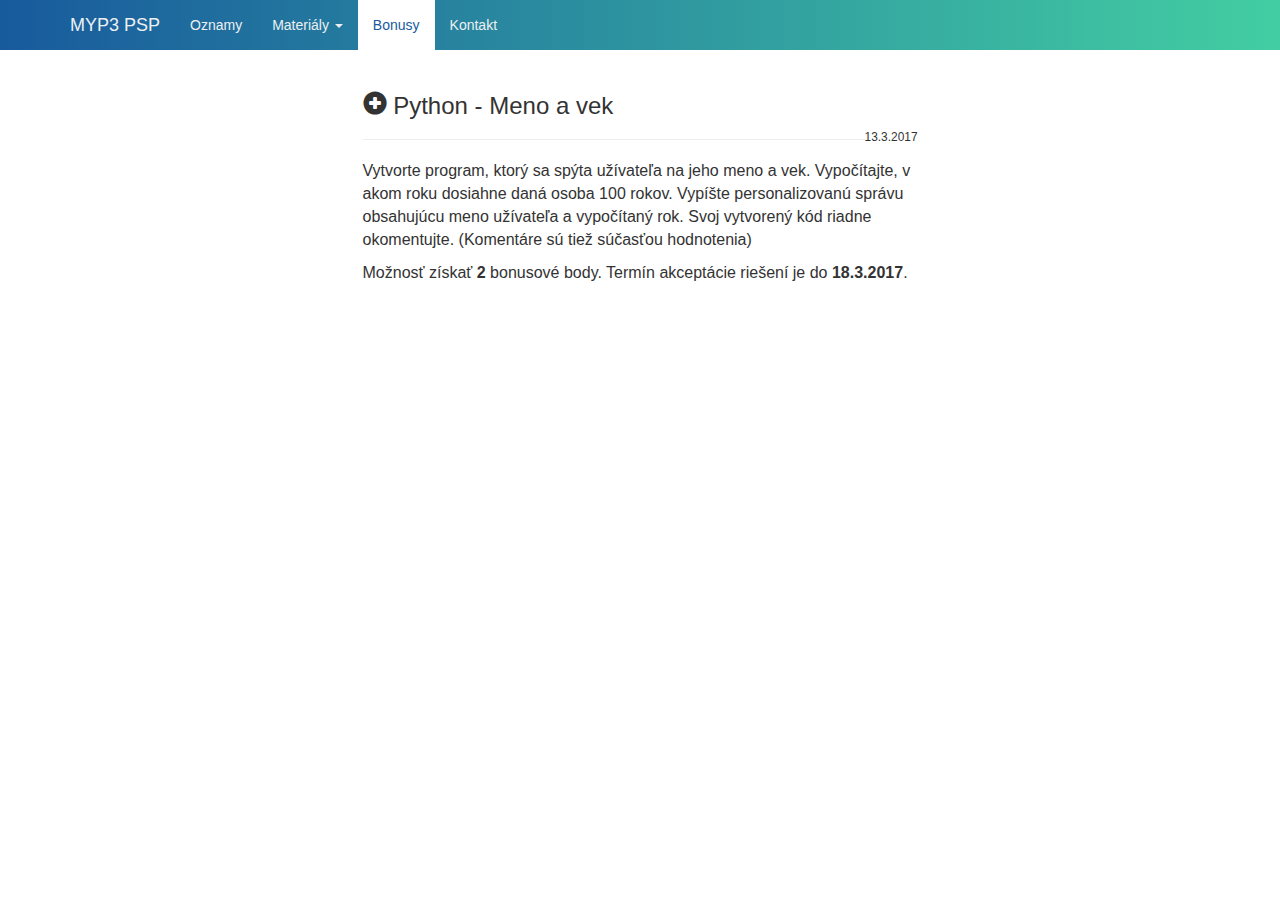
==== bonus.html @ f6a26573 "exam announcment and bonus page" ====
<!DOCTYPE html>
<html lang="en">

<head>

    <meta charset="utf-8">
    <meta http-equiv="X-UA-Compatible" content="IE=edge">
    <meta name="viewport" content="width=device-width, initial-scale=1">
    <meta name="description" content="">
    <meta name="author" content="">

    <title>MYP3 PSP</title>

    <!-- Bootstrap Core CSS -->
    <link href="css/bootstrap.min.css" rel="stylesheet">

    <link href="css/styles.css" rel="stylesheet">


    <!-- HTML5 Shim and Respond.js IE8 support of HTML5 elements and media queries -->
    <!-- WARNING: Respond.js doesn't work if you view the page via file:// -->
    <!--[if lt IE 9]>
        <script src="https://oss.maxcdn.com/libs/html5shiv/3.7.0/html5shiv.js"></script>
        <script src="https://oss.maxcdn.com/libs/respond.js/1.4.2/respond.min.js"></script>
    <![endif]-->

</head>

<body>
    <!-- Navigation -->
    <nav class="navbar navbar-default navbar-fixed-top" role="navigation">
        <div class="container">
            <!-- Brand and toggle get grouped for better mobile display -->
            <div class="navbar-header">
                <button type="button" class="navbar-toggle" data-toggle="collapse" data-target="#bs-example-navbar-collapse-1">
                    <span class="sr-only">Toggle navigation</span>
                    <span class="icon-bar"></span>
                    <span class="icon-bar"></span>
                    <span class="icon-bar"></span>
                </button>
                <a class="navbar-brand" href="index.html">MYP3 PSP</a>
            </div>
            <!-- Collect the nav links, forms, and other content for toggling -->
            <div class="collapse navbar-collapse" id="bs-example-navbar-collapse-1">
                <ul class="nav navbar-nav">
                    <li>
                        <a href="index.html">Oznamy</a>
                    </li>
                    <li class="dropdown">
                        <a class="dropdown-toggle" data-toggle="dropdown" href="#">Materiály
                        <span class="caret"></span></a>
                        <ul class="dropdown-menu">
                            <li><a href="materials-python.html">Python</a></li>
                        </ul>
                    </li>
                    <li class="active">
                        <a href="bonus.html">Bonusy</a>
                    </li>
                    <li>
                        <a href="contact.html">Kontakt</a>
                    </li>
                </ul>
            </div>
        </div>
    </nav>

    <!-- Page Content -->
    <div class="container">

        <div class="row">
            <div class="col-md-6 col-md-offset-3">
                <h3><span class="glyphicon glyphicon-plus-sign"></span> Python - Meno a vek </h3>
                <small class="pull-right">13.3.2017</small><hr>
                <span class="announcement-text">
                    <p>
                        Vytvorte program, ktorý sa spýta užívateľa na jeho meno a vek.
                        Vypočítajte, v akom roku dosiahne daná osoba 100 rokov.
                        Vypíšte personalizovanú správu obsahujúcu meno užívateľa a vypočítaný rok.
                        Svoj vytvorený kód riadne okomentujte. (Komentáre sú tiež súčasťou hodnotenia)
                    </p>
                    <p>Možnosť získať <strong>2</strong> bonusové body. Termín akceptácie riešení je do <strong>18.3.2017</strong>.</p>
                </span>
            </div>
        </div>

    </div>
    <!-- /.container -->

    <!-- jQuery Version 1.11.1 -->
    <script src="js/jquery.js"></script>

    <!-- Bootstrap Core JavaScript -->
    <script src="js/bootstrap.min.js"></script>

    <script>
    $(document).ready(function(){
        $('[data-toggle="tooltip"]').tooltip(); 
    });
    </script>

    <script>
        (function(i,s,o,g,r,a,m){i['GoogleAnalyticsObject']=r;i[r]=i[r]||function(){
        (i[r].q=i[r].q||[]).push(arguments)},i[r].l=1*new Date();a=s.createElement(o),
        m=s.getElementsByTagName(o)[0];a.async=1;a.src=g;m.parentNode.insertBefore(a,m)
        })(window,document,'script','https://www.google-analytics.com/analytics.js','ga');

        ga('create', 'UA-91406093-1', 'auto');
        ga('send', 'pageview');
    </script>
</body>

</html>
---- css/styles.css ----
body {
    padding-top: 70px;
    /* Required padding for .navbar-fixed-top. Remove if using .navbar-static-top. Change if height of navigation changes. */
    padding-bottom: 50px; 
}

.navbar-default {
  background: #43cea2; /* fallback for old browsers */
  background: -webkit-linear-gradient(to left, #43cea2 , #185a9d); /* Chrome 10-25, Safari 5.1-6 */
  background: linear-gradient(to left, #43cea2 , #185a9d); /* W3C, IE 10+/ Edge, Firefox 16+, Chrome 26+, Opera 12+, Safari 7+ */
  border-bottom: none;
}
.navbar-default .navbar-brand {
  color: #ecf0f1;
}
.navbar-default .navbar-brand:hover,
.navbar-default .navbar-brand:focus {
  color: #43cea2;
}
.navbar-default .navbar-text {
  color: #ecf0f1;
}
.navbar-default .navbar-nav > li > a {
  color: #ecf0f1;
}
.navbar-default .navbar-nav > li > a:hover,
.navbar-default .navbar-nav > li > a:focus {
  color: #71dab9;
}
.navbar-default .navbar-nav > li > .dropdown-menu {
  background-color: #ffffff;
}
.navbar-default .navbar-nav > li > .dropdown-menu > li > a {
  color: #185a9d;
}
.navbar-default .navbar-nav > li > .dropdown-menu > li > a:hover,
.navbar-default .navbar-nav > li > .dropdown-menu > li > a:focus {
  background-color: #9ae5cd;
}
.navbar-default .navbar-nav > li > .dropdown-menu > li > .divider {
  background-color: #43cea2;
}
.navbar-default .navbar-nav .open .dropdown-menu > .active > a,
.navbar-default .navbar-nav .open .dropdown-menu > .active > a:hover,
.navbar-default .navbar-nav .open .dropdown-menu > .active > a:focus {
  color: #185a9d;
  background-color: #d3dcde;
}
.navbar-default .navbar-nav > .active > a,
.navbar-default .navbar-nav > .active > a:hover,
.navbar-default .navbar-nav > .active > a:focus {
  color: #185a9d;
  background-color: #ffffff;
}
.navbar-default .navbar-nav > .open > a,
.navbar-default .navbar-nav > .open > a:hover,
.navbar-default .navbar-nav > .open > a:focus {
  color: #185a9d;
  background-color: #ffffff;
}
.navbar-default .navbar-toggle {
  border-color: #71dab9;
}
.navbar-default .navbar-toggle:hover,
.navbar-default .navbar-toggle:focus {
  background-color: #71dab9;
}
.navbar-default .navbar-toggle .icon-bar {
  background-color: #ecf0f1;
}
.navbar-default .navbar-collapse,
.navbar-default .navbar-form {
  border-color: #ecf0f1;
}
.navbar-default .navbar-link {
  color: #ecf0f1;
}
.navbar-default .navbar-link:hover {
  color: #009f53;
}

@media (max-width: 767px) {
  .navbar-default .navbar-nav .open .dropdown-menu > li > a {
    color: #185a9d;
  }
  .navbar-default .navbar-nav .open .dropdown-menu > li > a:hover,
  .navbar-default .navbar-nav .open .dropdown-menu > li > a:focus {
    background-color: #71dab9;
    color: #185a9d;
  }
  .navbar-default .navbar-nav .open .dropdown-menu > .active > a,
  .navbar-default .navbar-nav .open .dropdown-menu > .active > a:hover,
  .navbar-default .navbar-nav .open .dropdown-menu > .active > a:focus {
    color: #185a9d;
    background-color: #d3dcde;
  }
}

.text {
    font-size: 18px;
}

.announcement-text {
    margin-top: 30px;
    font-size: 16px;
}

.lead {
    margin-bottom: 20px;
    font-size: 21px;
    font-weight: 300;
    line-height: 1.4;
}
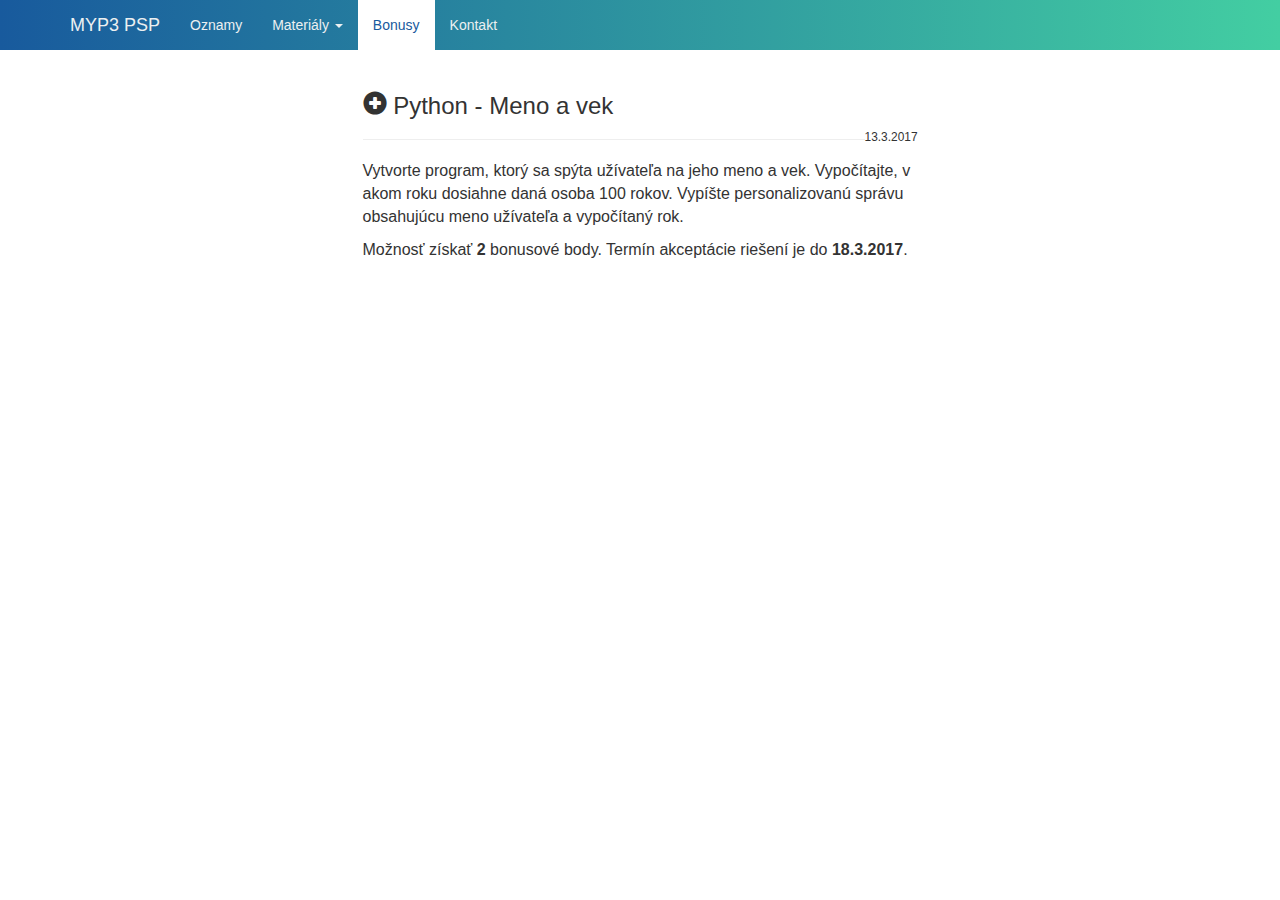
==== commit 2c2f1c9f: "bonus change" ====
--- a/bonus.html
+++ b/bonus.html
@@ -76,7 +76,6 @@
                         Vytvorte program, ktorý sa spýta užívateľa na jeho meno a vek.
                         Vypočítajte, v akom roku dosiahne daná osoba 100 rokov.
                         Vypíšte personalizovanú správu obsahujúcu meno užívateľa a vypočítaný rok.
-                        Svoj vytvorený kód riadne okomentujte. (Komentáre sú tiež súčasťou hodnotenia)
                     </p>
                     <p>Možnosť získať <strong>2</strong> bonusové body. Termín akceptácie riešení je do <strong>18.3.2017</strong>.</p>
                 </span>
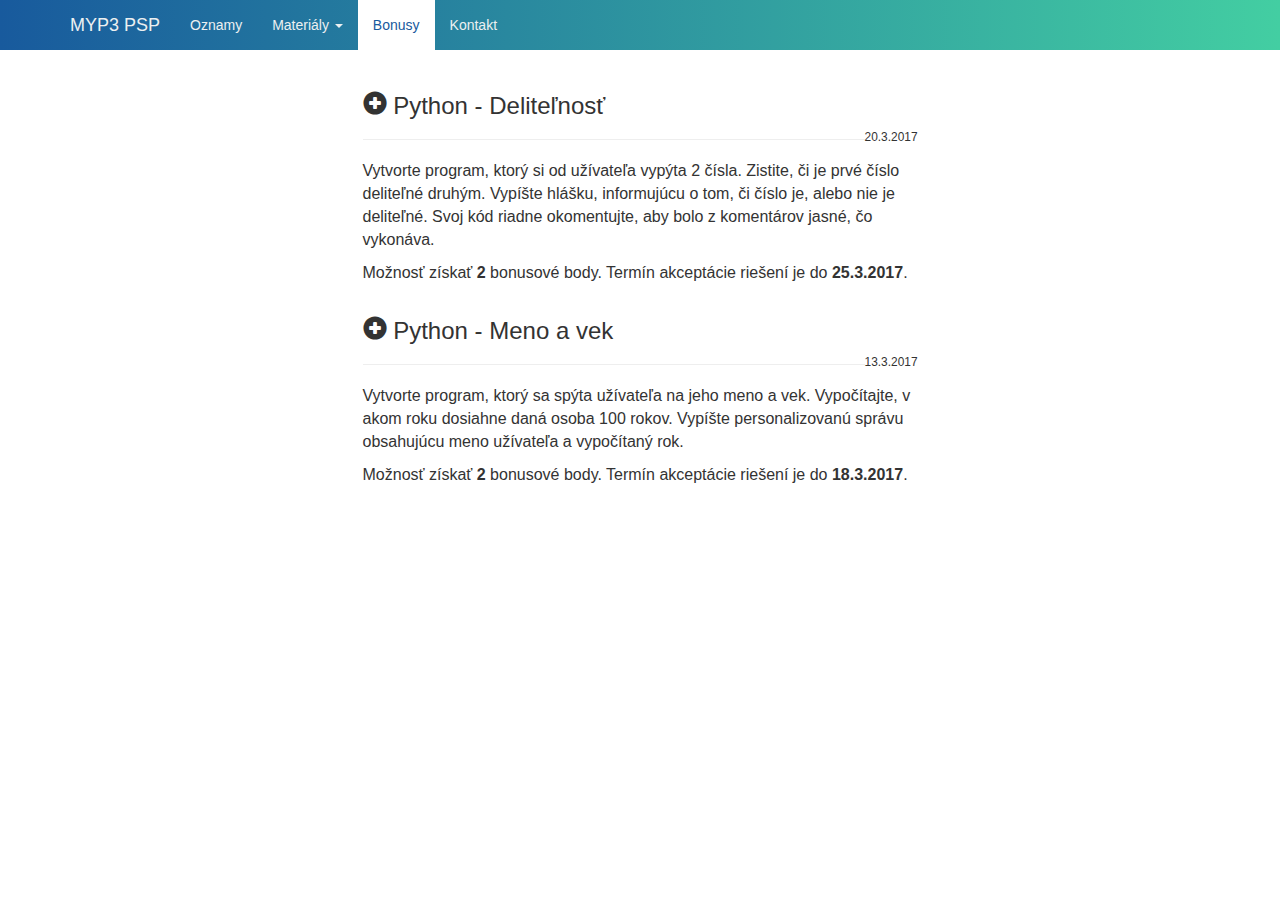
==== commit 698c5f26: "python bonus 2" ====
--- a/bonus.html
+++ b/bonus.html
@@ -69,6 +69,22 @@
 
         <div class="row">
             <div class="col-md-6 col-md-offset-3">
+                <h3><span class="glyphicon glyphicon-plus-sign"></span> Python - Deliteľnosť </h3>
+                <small class="pull-right">20.3.2017</small><hr>
+                <span class="announcement-text">
+                    <p>
+                        Vytvorte program, ktorý si od užívateľa vypýta 2 čísla.
+                        Zistite, či je prvé číslo deliteľné druhým.
+                        Vypíšte hlášku, informujúcu o tom, či číslo je, alebo nie je deliteľné.
+                        Svoj kód riadne okomentujte, aby bolo z komentárov jasné, čo vykonáva.
+                    </p>
+                    <p>Možnosť získať <strong>2</strong> bonusové body. Termín akceptácie riešení je do <strong>25.3.2017</strong>.</p>
+                </span>
+            </div>
+        </div>
+
+        <div class="row">
+            <div class="col-md-6 col-md-offset-3">
                 <h3><span class="glyphicon glyphicon-plus-sign"></span> Python - Meno a vek </h3>
                 <small class="pull-right">13.3.2017</small><hr>
                 <span class="announcement-text">
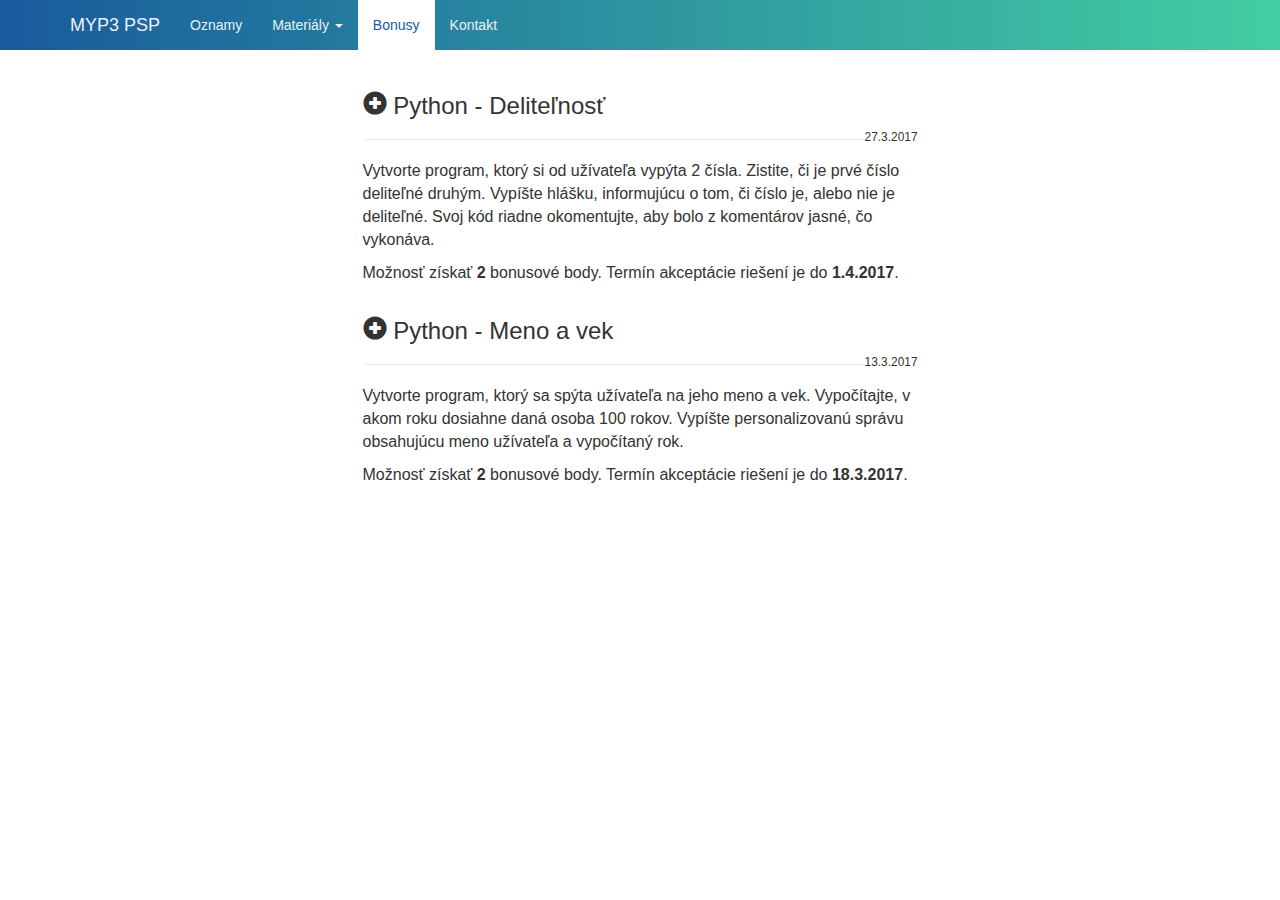
==== commit 55b13f82: "python bonus 2 updated" ====
--- a/bonus.html
+++ b/bonus.html
@@ -70,7 +70,7 @@
         <div class="row">
             <div class="col-md-6 col-md-offset-3">
                 <h3><span class="glyphicon glyphicon-plus-sign"></span> Python - Deliteľnosť </h3>
-                <small class="pull-right">20.3.2017</small><hr>
+                <small class="pull-right">27.3.2017</small><hr>
                 <span class="announcement-text">
                     <p>
                         Vytvorte program, ktorý si od užívateľa vypýta 2 čísla.
@@ -78,7 +78,7 @@
                         Vypíšte hlášku, informujúcu o tom, či číslo je, alebo nie je deliteľné.
                         Svoj kód riadne okomentujte, aby bolo z komentárov jasné, čo vykonáva.
                     </p>
-                    <p>Možnosť získať <strong>2</strong> bonusové body. Termín akceptácie riešení je do <strong>25.3.2017</strong>.</p>
+                    <p>Možnosť získať <strong>2</strong> bonusové body. Termín akceptácie riešení je do <strong>1.4.2017</strong>.</p>
                 </span>
             </div>
         </div>
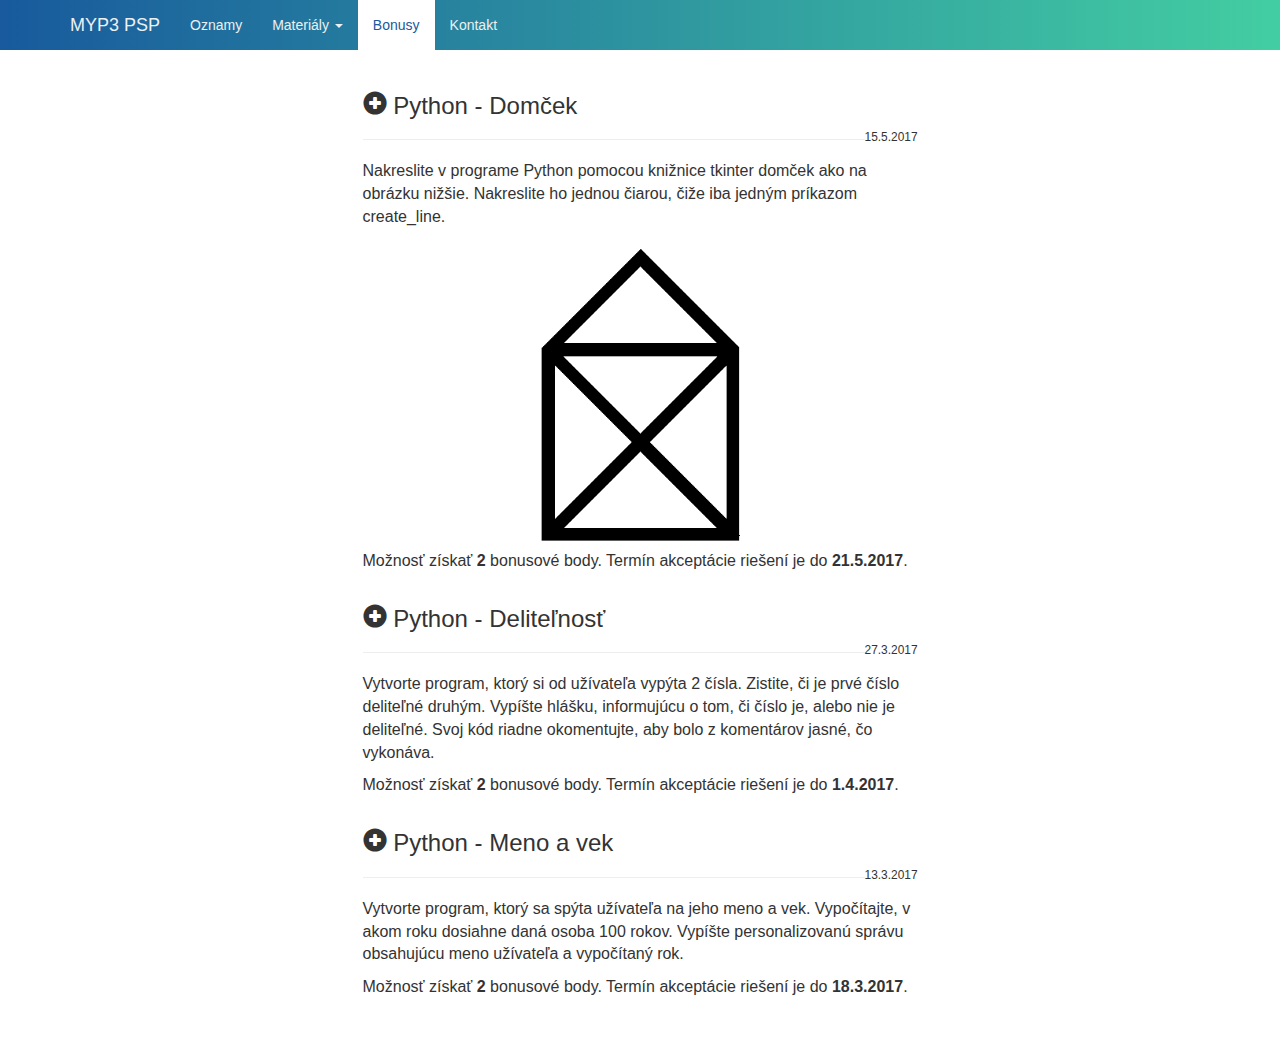
==== commit c47756b4: "bonus domcek" ====
--- a/bonus.html
+++ b/bonus.html
@@ -69,6 +69,21 @@
 
         <div class="row">
             <div class="col-md-6 col-md-offset-3">
+                <h3><span class="glyphicon glyphicon-plus-sign"></span> Python - Domček </h3>
+                <small class="pull-right">15.5.2017</small><hr>
+                <span class="announcement-text">
+                    <p>
+                        Nakreslite v programe Python pomocou knižnice tkinter domček ako na obrázku nižšie.
+                        Nakreslite ho jednou čiarou, čiže iba jedným príkazom create_line.
+                    </p>
+                    <img class="image" src="house.gif">
+                    <p>Možnosť získať <strong>2</strong> bonusové body. Termín akceptácie riešení je do <strong>21.5.2017</strong>.</p>
+                </span>
+            </div>
+        </div>
+        
+        <div class="row">
+            <div class="col-md-6 col-md-offset-3">
                 <h3><span class="glyphicon glyphicon-plus-sign"></span> Python - Deliteľnosť </h3>
                 <small class="pull-right">27.3.2017</small><hr>
                 <span class="announcement-text">
--- a/css/styles.css
+++ b/css/styles.css
@@ -111,3 +111,9 @@
     font-weight: 300;
     line-height: 1.4;
 }
+
+.image {
+  display: block;
+  margin: auto;
+  width: 40%;
+}
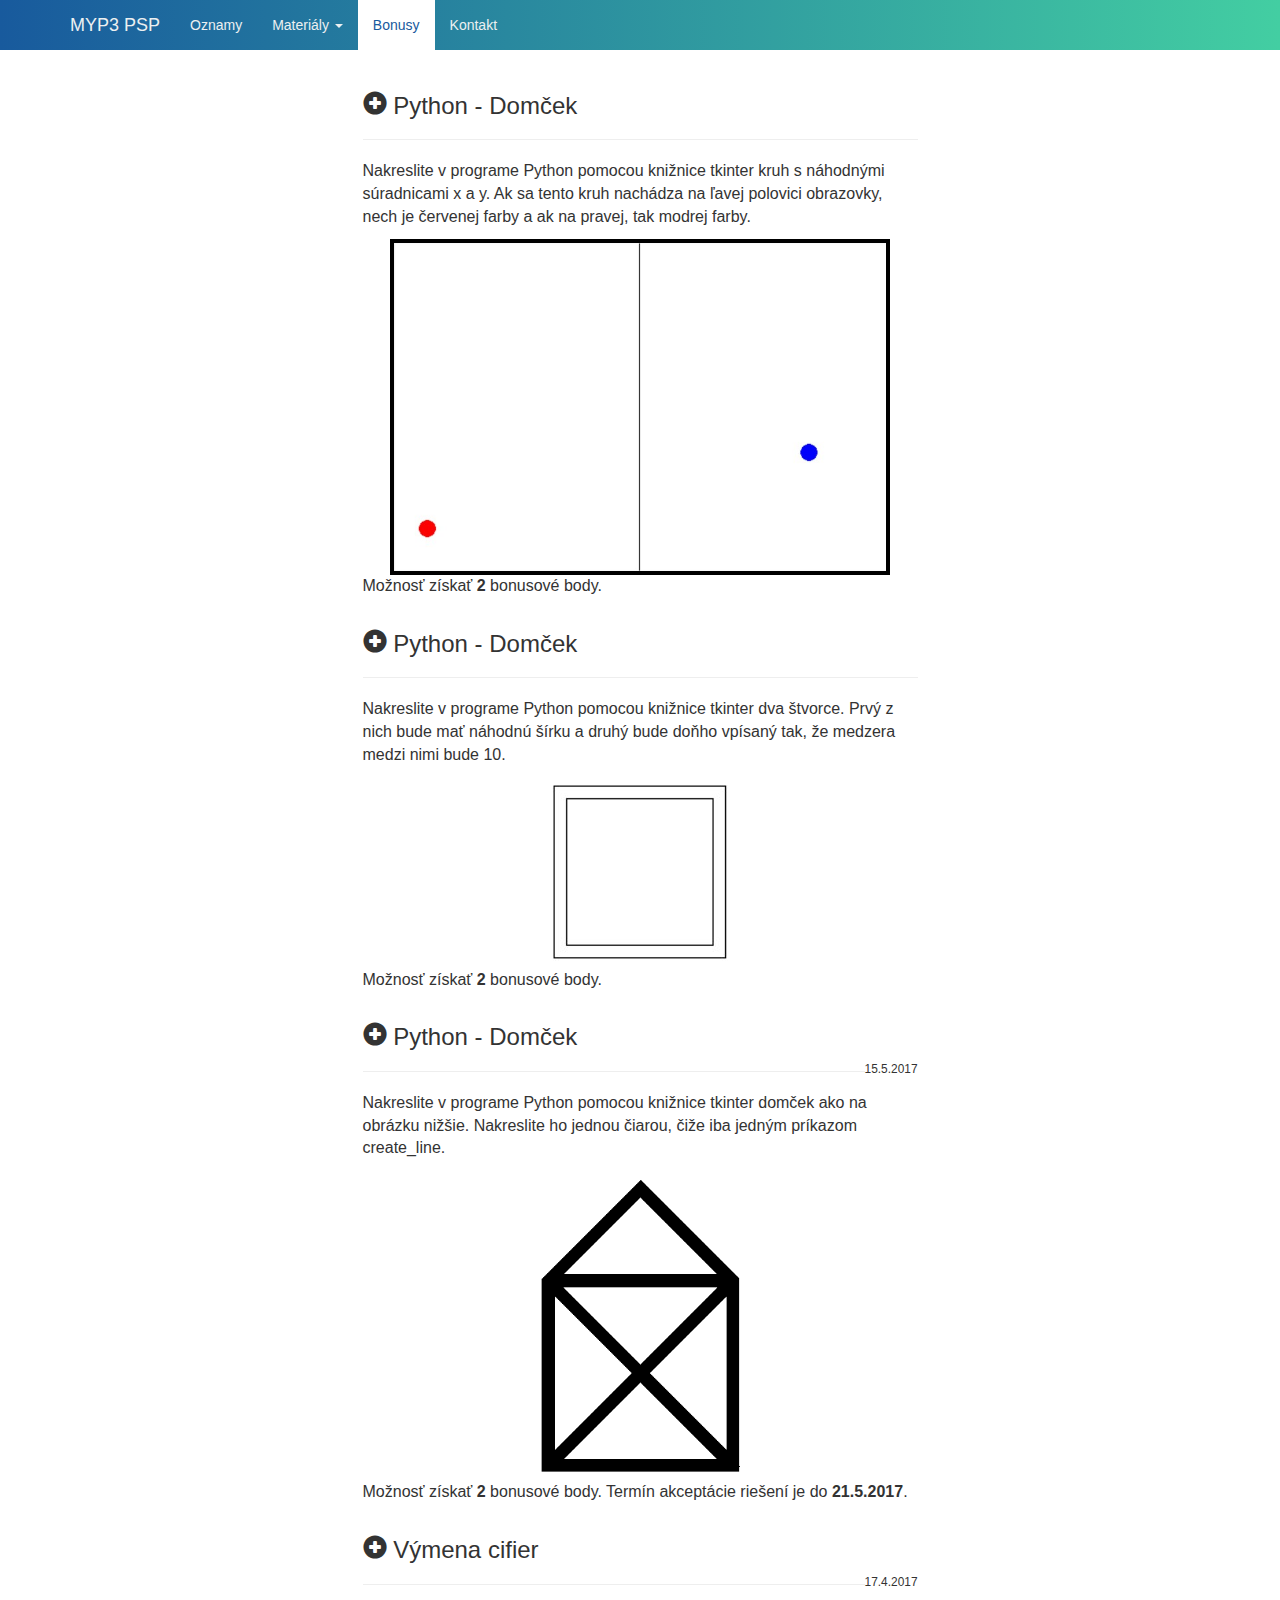
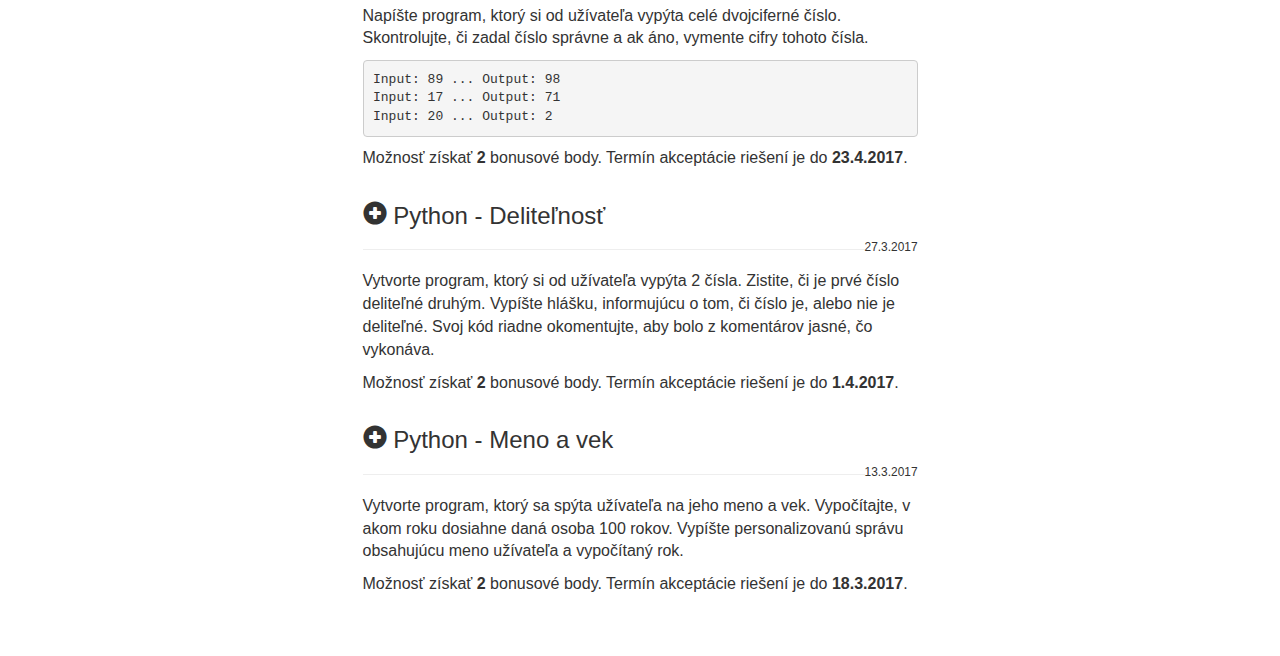
==== commit bed591d2: "bonuses" ====
--- a/bonus.html
+++ b/bonus.html
@@ -70,14 +70,61 @@
         <div class="row">
             <div class="col-md-6 col-md-offset-3">
                 <h3><span class="glyphicon glyphicon-plus-sign"></span> Python - Domček </h3>
+                <hr>
+                <span class="announcement-text">
+                    <p>
+                        Nakreslite v programe Python pomocou knižnice tkinter kruh s náhodnými súradnicami x a y.
+                        Ak sa tento kruh nachádza na ľavej polovici obrazovky, nech je červenej farby a ak na pravej, tak modrej farby.
+                    </p>
+                    <img class="image" id="circles" src="random_circles.jpg">
+                    <p>Možnosť získať <strong>2</strong> bonusové body.</p>
+                </span>
+            </div>
+        </div>
+
+        <div class="row">
+            <div class="col-md-6 col-md-offset-3">
+                <h3><span class="glyphicon glyphicon-plus-sign"></span> Python - Domček </h3>
+                <hr>
+                <span class="announcement-text">
+                    <p>
+                        Nakreslite v programe Python pomocou knižnice tkinter dva štvorce.
+                        Prvý z nich bude mať náhodnú šírku a druhý bude doňho vpísaný tak, že medzera medzi nimi bude 10.
+                    </p>
+                    <img class="image" src="double_square.jpg">
+                    <p>Možnosť získať <strong>2</strong> bonusové body.</p>
+                </span>
+            </div>
+        </div>
+
+        <div class="row">
+            <div class="col-md-6 col-md-offset-3">
+                <h3><span class="glyphicon glyphicon-plus-sign"></span> Python - Domček </h3>
                 <small class="pull-right">15.5.2017</small><hr>
                 <span class="announcement-text">
                     <p>
                         Nakreslite v programe Python pomocou knižnice tkinter domček ako na obrázku nižšie.
                         Nakreslite ho jednou čiarou, čiže iba jedným príkazom create_line.
                     </p>
-                    <img class="image" src="house.gif">
+                    <img class="image" id="house" src="house.gif">
                     <p>Možnosť získať <strong>2</strong> bonusové body. Termín akceptácie riešení je do <strong>21.5.2017</strong>.</p>
+                </span>
+            </div>
+        </div>
+
+        <div class="row">
+            <div class="col-md-6 col-md-offset-3">
+                <h3><span class="glyphicon glyphicon-plus-sign"></span> Výmena cifier </h3>
+                <small class="pull-right">17.4.2017</small><hr>
+                <span class="announcement-text">
+                    <p>
+                        Napíšte program, ktorý si od užívateľa vypýta celé dvojciferné číslo.
+                        Skontrolujte, či zadal číslo správne a ak áno, vymente cifry tohoto čísla.
+<pre><code>Input: 89 ... Output: 98
+Input: 17 ... Output: 71
+Input: 20 ... Output: 2</code></pre>
+                    </p>
+                    <p>Možnosť získať <strong>2</strong> bonusové body. Termín akceptácie riešení je do <strong>23.4.2017</strong>.</p>
                 </span>
             </div>
         </div>
--- a/css/styles.css
+++ b/css/styles.css
@@ -115,5 +115,13 @@
 .image {
   display: block;
   margin: auto;
+}
+
+#house {
   width: 40%;
 }
+
+#circles {
+  width: 90%;
+  border: 4px solid black;
+}
